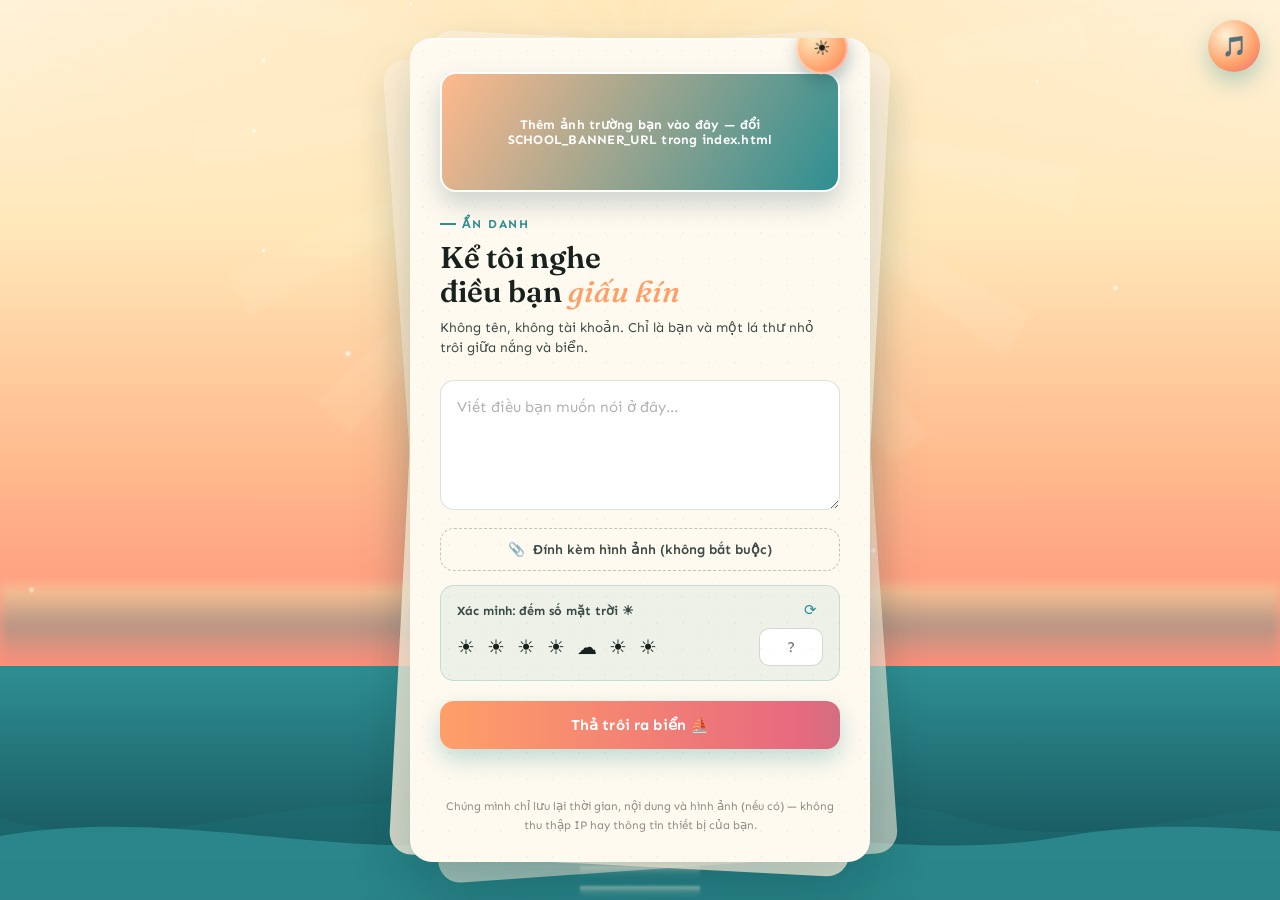
==== confession/index.html @ ced7b4e5 "Add files via upload" ====
<!DOCTYPE html>
<html lang="vi">
<head>
<meta charset="UTF-8" />
<meta name="viewport" content="width=device-width, initial-scale=1.0" />
<title>Tâm Sự Dưới Nắng — Confession Ẩn Danh</title>
<link rel="preconnect" href="https://fonts.googleapis.com">
<link rel="preconnect" href="https://fonts.gstatic.com" crossorigin>
<link href="https://fonts.googleapis.com/css2?family=Fraunces:ital,opsz,wght@0,9..144,400;0,9..144,600;1,9..144,500&family=Sen:wght@400;600;700&display=swap" rel="stylesheet">
<link rel="stylesheet" href="style.css">
</head>
<body>

<div class="sky" id="sky"></div>
<div class="rays"></div>
<div class="sun"></div>
<div class="horizon-glow"></div>

<div class="sea-wrap">
  <div class="sea-base"></div>
  <div class="wave wave-back">
    <svg viewBox="0 0 2880 200" preserveAspectRatio="none" xmlns="http://www.w3.org/2000/svg">
      <path d="M0,100 C180,160 360,40 540,100 C720,160 900,40 1080,100 C1260,160 1440,40 1620,100 C1800,160 1980,40 2160,100 C2340,160 2520,40 2700,100 C2790,130 2880,80 2880,100 L2880,200 L0,200 Z" fill="#1C6E73"/>
    </svg>
  </div>
  <div class="wave wave-mid">
    <svg viewBox="0 0 2880 200" preserveAspectRatio="none" xmlns="http://www.w3.org/2000/svg">
      <path d="M0,110 C200,70 400,150 600,110 C800,70 1000,150 1200,110 C1400,70 1600,150 1800,110 C2000,70 2200,150 2400,110 C2600,70 2800,150 2880,120 L2880,200 L0,200 Z" fill="#2E8F92"/>
    </svg>
  </div>
  <div class="reflection"></div>
</div>

<div class="boat">⛵</div>

<button class="music-toggle" id="musicToggle" title="Bật/tắt nhạc nền">🎵</button>
<audio id="bgMusic" loop preload="none"></audio>

<div class="stack">
  <div class="card" id="card">
    <div class="seal">☀</div>
    <div id="formView">
      <div class="school-banner" id="schoolBanner">
        <img id="schoolBannerImg" src="school-banner.jpg" alt="Ảnh trường" />
      </div>

      <div class="eyebrow">Ẩn danh</div>
      <h1>Kể tôi nghe<br>điều bạn <em>giấu kín</em></h1>
      <div class="subtitle">Không tên, không tài khoản. Chỉ là bạn và một lá thư nhỏ trôi giữa nắng và biển.</div>

      <textarea id="content" placeholder="Viết điều bạn muốn nói ở đây..." maxlength="3000"></textarea>

      <div class="file-row">
        <label class="file-label" for="imageInput">
          📎 <span id="fileLabelText">Đính kèm hình ảnh (không bắt buộc)</span>
        </label>
        <input type="file" id="imageInput" accept="image/*" />
        <div class="polaroid" id="polaroid"><img id="preview" alt="preview" /></div>
      </div>

      <div class="captcha-row">
        <div class="captcha-label">
          <span>Xác minh: đếm số mặt trời ☀</span>
          <button type="button" class="captcha-refresh" id="captchaRefresh" title="Đổi câu hỏi khác">⟳</button>
        </div>
        <div class="captcha-challenge">
          <div class="captcha-suns" id="captchaSuns"></div>
          <input type="text" inputmode="numeric" class="captcha-input" id="captchaInput" placeholder="?" maxlength="2" />
        </div>
      </div>

      <input type="text" class="honeypot" id="website" name="website" tabindex="-1" autocomplete="off" />

      <button class="submit" id="submitBtn">Thả trôi ra biển ⛵</button>
      <div class="status" id="status"></div>
    </div>

    <div class="success-view" id="successView">
      <div class="glow-circle">☀</div>
      <h2>Đã gửi rồi!</h2>
      <p>Confession của bạn đang trôi ra khơi dưới nắng chiều.<br>Cảm ơn vì đã tin tưởng chia sẻ 🤍</p>
      <button id="againBtn">Viết thêm một điều nữa</button>
    </div>

    <div class="note">
      Chúng mình chỉ lưu lại thời gian, nội dung và hình ảnh (nếu có) — không thu thập IP hay thông tin thiết bị của bạn.
    </div>
  </div>
</div>

<script src="script.js" defer></script>

</body>
</html>
---- confession/style.css ----
:root{
    --sky-gold:    #FFE7B8;
    --sky-peach:   #FFB98C;
    --horizon:     #FF8F7A;
    --sea-teal:    #2E8F92;
    --sea-deep:    #124A52;
    --foam:        #EAFBF6;
    --apricot:     #FF9F68;
    --dusk-rose:   #E8697F;
    --ink:         #17211E;
    --ink-soft:    #3B4A46;
    --glow:        #FFD9A0;
  }

  *{ box-sizing:border-box; }
  html,body{ height:100%; }
  body{
    margin:0;
    min-height:100vh;
    display:flex;
    align-items:center;
    justify-content:center;
    padding:32px 20px;
    font-family:'Sen', sans-serif;
    color:var(--ink);
    overflow-x:hidden;
    position:relative;
    background:
      radial-gradient(ellipse 90% 55% at 50% 0%, var(--sky-gold) 0%, transparent 62%),
      linear-gradient(180deg, #FFF3DD 0%, var(--sky-gold) 26%, var(--sky-peach) 52%, var(--horizon) 74%, #E0716E 100%);
    background-attachment: fixed;
  }

  /* ================= SKY LAYER ================= */
  .sky{ position:fixed; inset:0; overflow:hidden; pointer-events:none; z-index:0; }

  .rays{
    position:fixed;
    top:-40vh; left:50%;
    width:900px; height:900px;
    margin-left:-450px;
    background: repeating-conic-gradient(from 0deg, rgba(255,246,214,0.32) 0deg 6deg, transparent 6deg 20deg);
    border-radius:50%;
    filter: blur(2px);
    opacity:0.55;
    mix-blend-mode: soft-light;
    animation: rotateRays 100s linear infinite;
    pointer-events:none;
    z-index:0;
  }
  @keyframes rotateRays{ from{ transform:rotate(0deg); } to{ transform:rotate(360deg); } }

  .sun{
    position:fixed;
    bottom: 27vh; left:50%;
    width:280px; height:280px;
    margin-left:-140px;
    border-radius:50%;
    background: radial-gradient(circle, rgba(255,246,220,0.98) 0%, rgba(255,201,120,0.7) 45%, rgba(255,159,104,0) 75%);
    animation: breathe 7s ease-in-out infinite;
    pointer-events:none;
    z-index:0;
  }
  @keyframes breathe{
    0%,100%{ opacity:0.85; transform:scale(1); }
    50%{ opacity:1; transform:scale(1.05); }
  }

  .mote{
    position:absolute;
    bottom:-10%;
    border-radius:50%;
    background:radial-gradient(circle at 35% 35%, rgba(255,255,255,0.95), rgba(255,214,140,0.35) 55%, rgba(255,214,140,0) 75%);
    filter: blur(1px);
    opacity:0.7;
    animation: rise linear infinite;
  }
  @keyframes rise{
    0%   { transform: translate(0,0) scale(0.9); opacity:0; }
    10%  { opacity:0.75; }
    50%  { transform: translate(var(--drift,20px), -55vh) scale(1); }
    90%  { opacity:0.4; }
    100% { transform: translate(calc(var(--drift,20px) * 2), -110vh) scale(1.05); opacity:0; }
  }

  .glint{
    position:absolute;
    border-radius:50%;
    background: radial-gradient(circle, rgba(255,255,255,0.95), rgba(255,255,255,0) 70%);
    animation: twinkle ease-in-out infinite;
    pointer-events:none;
  }
  @keyframes twinkle{
    0%,100%{ opacity:0; transform:scale(0.4); }
    50%{ opacity:1; transform:scale(1); }
  }

  .seagull{
    position:fixed;
    font-size:16px;
    pointer-events:none;
    z-index:1;
    opacity:0.85;
    animation: flyAcross linear infinite;
  }
  @keyframes flyAcross{
    from{ transform:translate(-10vw,0); }
    to{ transform:translate(110vw,-30px); }
  }

  /* ================= HORIZON + SEA LAYER ================= */
  .horizon-glow{
    position:fixed;
    left:0; right:0;
    bottom:26vh;
    height:9vh;
    background: linear-gradient(180deg, rgba(255,217,160,0.65), rgba(46,143,146,0.35), transparent);
    filter: blur(6px);
    pointer-events:none;
    z-index:1;
  }

  .sea-wrap{
    position:fixed;
    left:0; right:0; bottom:0;
    height:26vh;
    overflow:hidden;
    pointer-events:none;
    z-index:2;
  }
  .sea-base{
    position:absolute; inset:0;
    background: linear-gradient(180deg, var(--sea-teal) 0%, var(--sea-deep) 100%);
  }
  .reflection{
    position:absolute;
    left:50%; top:0; bottom:0;
    width:120px; margin-left:-60px;
    background: repeating-linear-gradient(180deg, rgba(255,244,214,0.55) 0px, rgba(255,244,214,0.12) 6px, transparent 12px, transparent 20px);
    filter: blur(1px);
    mix-blend-mode: screen;
    animation: shimmer 2.6s ease-in-out infinite;
  }
  @keyframes shimmer{ 0%,100%{ opacity:0.35; } 50%{ opacity:0.8; } }

  .wave{
    position:absolute;
    left:0; bottom:0;
    width:200%; height:70%;
  }
  .wave svg{ width:100%; height:100%; display:block; }
  .wave-back{ opacity:0.5; animation: waveDrift 26s linear infinite; }
  .wave-mid{ opacity:0.8; bottom:-4%; animation: waveDrift 16s linear infinite reverse; }
  @keyframes waveDrift{ from{ transform:translateX(0); } to{ transform:translateX(-50%); } }

  .boat{
    position:fixed;
    bottom: 24.5vh;
    font-size:20px;
    z-index:2;
    pointer-events:none;
    opacity:0.9;
    animation: sailAcross 70s linear infinite;
  }
  @keyframes sailAcross{
    from{ transform:translateX(-10vw); }
    to{ transform:translateX(110vw); }
  }

  @media (max-width: 560px){
    .sun{ width:200px; height:200px; margin-left:-100px; bottom:24vh; }
    .sea-wrap, .boat{ bottom:0; }
  }

  /* ================= CARD ================= */
  .stack{ position:relative; width:100%; max-width:460px; z-index:3; }
  .stack::before, .stack::after{
    content:"";
    position:absolute; inset:0;
    background: var(--foam);
    border-radius:22px;
    box-shadow: 0 20px 40px rgba(18,74,82,0.16);
    pointer-events:none;
    z-index:0;
  }
  .stack::before{ transform: rotate(-4deg) translateY(6px); opacity:0.6; background:#FFF1DC; }
  .stack::after{ transform: rotate(3deg) translateY(3px); opacity:0.8; background:#FFF1DC; }

  .card{
    position:relative;
    overflow:hidden;
    z-index:1;
    background: #FFFAF0;
    border-radius:22px;
    padding:34px 30px 28px;
    box-shadow:
      0 2px 0 rgba(255,255,255,0.6) inset,
      0 30px 60px rgba(18,74,82,0.2);
    transition: transform 0.6s cubic-bezier(.34,1.56,.64,1), opacity 0.5s ease;
  }
  .card::before{
    content:"";
    position:absolute; inset:0;
    background-image:
      radial-gradient(rgba(23,33,30,0.035) 1px, transparent 1px),
      radial-gradient(rgba(23,33,30,0.025) 1px, transparent 1px);
    background-size: 26px 26px, 18px 18px;
    background-position: 0 0, 9px 9px;
    pointer-events:none;
  }
  .card.sending{
    transform: translate(130px, 30px) rotate(12deg) scale(0.78);
    opacity:0;
  }

  .seal{
    position:absolute;
    top:-16px; right:22px;
    width:52px; height:52px;
    border-radius:50%;
    background: radial-gradient(circle at 35% 30%, #FFE9BE, var(--apricot) 65%, var(--dusk-rose) 100%);
    box-shadow: 0 8px 16px rgba(18,74,82,0.3), inset 0 0 0 2px rgba(255,255,255,0.4);
    display:flex; align-items:center; justify-content:center;
    font-size:20px;
    transform: rotate(-8deg);
    z-index:2;
  }

  .school-banner{
    width:100%;
    height:120px;
    border-radius:16px;
    overflow:hidden;
    margin-bottom:18px;
    box-shadow:0 12px 26px rgba(18,74,82,0.22);
    border:2px solid rgba(255,255,255,0.7);
    position:relative;
  }
  .school-banner img{ width:100%; height:100%; object-fit:cover; display:block; animation: fadeIn 0.6s ease; }
  .school-banner .banner-placeholder{
    width:100%; height:100%;
    display:flex; align-items:center; justify-content:center;
    text-align:center; padding:0 16px;
    background: linear-gradient(120deg, var(--sky-peach), var(--sea-teal));
    color:#fff; font-size:13px; font-weight:700; letter-spacing:0.02em;
  }
  @keyframes fadeIn{ from{ opacity:0; } to{ opacity:1; } }

  .eyebrow{
    display:inline-flex; align-items:center; gap:6px;
    font-size:12px; letter-spacing:0.14em; text-transform:uppercase;
    color:var(--sea-teal); font-weight:700; margin-bottom:10px;
  }
  .eyebrow::before{ content:""; width:16px; height:1.5px; background:var(--sea-teal); display:inline-block; }

  h1{
    font-family:'Fraunces', serif;
    font-weight:600; font-size:30px; line-height:1.15;
    margin:0 0 8px; color:var(--ink);
  }
  h1 em{ font-style:italic; font-weight:500; color:var(--apricot); }

  .subtitle{ font-size:13.5px; color:var(--ink-soft); margin-bottom:22px; line-height:1.5; }

  textarea{
    width:100%; min-height:130px; resize:vertical;
    padding:14px 16px; border-radius:14px;
    border:1.5px solid rgba(23,33,30,0.14);
    background:#fff; color:var(--ink);
    font-size:15px; line-height:1.6; font-family:'Sen', sans-serif;
    transition: border-color 0.25s, box-shadow 0.25s;
    position:relative; z-index:1;
  }
  textarea:focus{ outline:none; border-color:var(--sea-teal); box-shadow:0 0 0 4px rgba(46,143,146,0.15); }
  textarea::placeholder{ color:rgba(23,33,30,0.35); }

  .file-row{ margin-top:14px; }
  .file-label{
    display:flex; align-items:center; justify-content:center; gap:8px;
    padding:12px; border:1.5px dashed rgba(23,33,30,0.25); border-radius:14px;
    color:var(--ink-soft); cursor:pointer; font-size:13.5px; font-weight:600;
    transition: 0.25s;
  }
  .file-label:hover{ border-color:var(--sea-teal); color:var(--sea-teal); background:rgba(46,143,146,0.06); }
  input[type="file"]{ display:none; }

  .polaroid{
    display:none; margin-top:12px; background:#fff;
    padding:8px 8px 22px; border-radius:4px;
    box-shadow:0 10px 20px rgba(18,74,82,0.2);
    transform:rotate(-2deg); position:relative;
    width:70%; margin-left:auto; margin-right:auto;
  }
  .polaroid::before{
    content:""; position:absolute; top:-10px; left:50%;
    width:46px; height:18px; margin-left:-23px;
    background:rgba(255,215,154,0.55); border:1px solid rgba(255,159,104,0.4);
  }
  .polaroid img{ display:block; width:100%; border-radius:2px; }

  .captcha-row{
    margin-top:14px;
    padding:14px 16px;
    border-radius:14px;
    background: rgba(46,143,146,0.08);
    border:1.5px solid rgba(46,143,146,0.22);
  }
  .captcha-label{
    font-size:12.5px; font-weight:700; color:var(--ink-soft);
    margin-bottom:8px; display:flex; align-items:center; justify-content:space-between;
  }
  .captcha-refresh{
    border:none; background:none; cursor:pointer;
    font-size:15px; color:var(--sea-teal);
    transition: transform 0.4s ease;
  }
  .captcha-refresh:hover{ transform:rotate(180deg); }
  .captcha-challenge{ display:flex; align-items:center; gap:12px; }
  .captcha-suns{ font-size:20px; letter-spacing:3px; flex:1; }
  .captcha-input{
    width:64px; padding:9px 10px; border-radius:10px;
    border:1.5px solid rgba(23,33,30,0.18);
    background:#fff; color:var(--ink); font-size:15px;
    text-align:center; font-family:'Sen', sans-serif;
  }
  .captcha-input:focus{ outline:none; border-color:var(--sea-teal); box-shadow:0 0 0 3px rgba(46,143,146,0.15); }

  .honeypot{ position:absolute; left:-9999px; width:1px; height:1px; opacity:0; pointer-events:none; }

  button.submit{
    position:relative; width:100%; margin-top:20px; padding:15px;
    border:none; border-radius:14px;
    background: linear-gradient(90deg, var(--apricot), var(--dusk-rose), var(--sea-teal));
    background-size:180% 100%;
    color:#fff; font-family:'Sen', sans-serif; font-size:15px; font-weight:700;
    letter-spacing:0.01em; cursor:pointer; overflow:hidden;
    transition: transform 0.2s ease, box-shadow 0.2s ease, background-position 0.6s ease;
    box-shadow: 0 10px 24px rgba(46,143,146,0.3);
  }
  button.submit:hover{ transform:translateY(-2px); background-position:100% 0; box-shadow:0 14px 28px rgba(46,143,146,0.4); }
  button.submit:active{ transform:translateY(0); }
  button.submit:disabled{ opacity:0.65; cursor:not-allowed; transform:none; }
  button.submit::after{
    content:""; position:absolute; top:0; left:-60%; width:40%; height:100%;
    background:linear-gradient(120deg, transparent, rgba(255,255,255,0.55), transparent);
    transform:skewX(-20deg);
    animation: shine 3.2s ease-in-out infinite;
  }
  @keyframes shine{ 0%{ left:-60%; } 45%,100%{ left:120%; } }

  .status{ margin-top:12px; text-align:center; font-size:13px; min-height:18px; font-weight:600; }
  .status.ok{ color:#1E7A72; }
  .status.err{ color:#D1546B; }

  .note{ margin-top:18px; font-size:11.5px; color:rgba(23,33,30,0.5); text-align:center; line-height:1.6; }

  .success-view{ display:none; text-align:center; padding:20px 6px 4px; }
  .success-view .glow-circle{
    width:64px; height:64px; margin:0 auto 16px; border-radius:50%;
    background: radial-gradient(circle, #FFF6E0 0%, var(--glow) 70%, transparent 100%);
    display:flex; align-items:center; justify-content:center; font-size:26px;
    animation: pop 0.5s cubic-bezier(.34,1.56,.64,1);
  }
  @keyframes pop{ 0%{ transform:scale(0); } 70%{ transform:scale(1.1); } 100%{ transform:scale(1); } }
  .success-view h2{ font-family:'Fraunces', serif; font-weight:600; font-size:22px; margin:0 0 8px; color:var(--ink); }
  .success-view p{ font-size:13.5px; color:var(--ink-soft); margin:0 0 20px; line-height:1.6; }
  .success-view button{
    background:transparent; border:1.5px solid var(--sea-teal); color:var(--sea-teal);
    padding:10px 22px; border-radius:12px; font-family:'Sen', sans-serif;
    font-weight:700; font-size:13.5px; cursor:pointer; transition:0.25s;
  }
  .success-view button:hover{ background:var(--sea-teal); color:#fff; }

  .music-toggle{
    position:fixed; top:20px; right:20px;
    width:52px; height:52px; border-radius:50%;
    border:none;
    background: radial-gradient(circle at 35% 30%, #FFF3D6, var(--apricot) 60%, var(--dusk-rose) 100%);
    box-shadow: 0 10px 22px rgba(46,143,146,0.35);
    font-size:20px;
    display:flex; align-items:center; justify-content:center;
    cursor:pointer; z-index:6;
    transition: transform 0.25s ease, box-shadow 0.25s ease;
  }
  .music-toggle:hover{ transform:scale(1.08); }
  .music-toggle.playing{ animation: spin 4s linear infinite; }
  @keyframes spin{ from{ transform:rotate(0); } to{ transform:rotate(360deg); } }

  @media (prefers-reduced-motion: reduce){
    .mote, .sun, .rays, .glint, .seagull, .wave-back, .wave-mid, .reflection, .boat, button.submit::after, .music-toggle.playing{ animation:none !important; }
    .card{ transition:none; }
  }
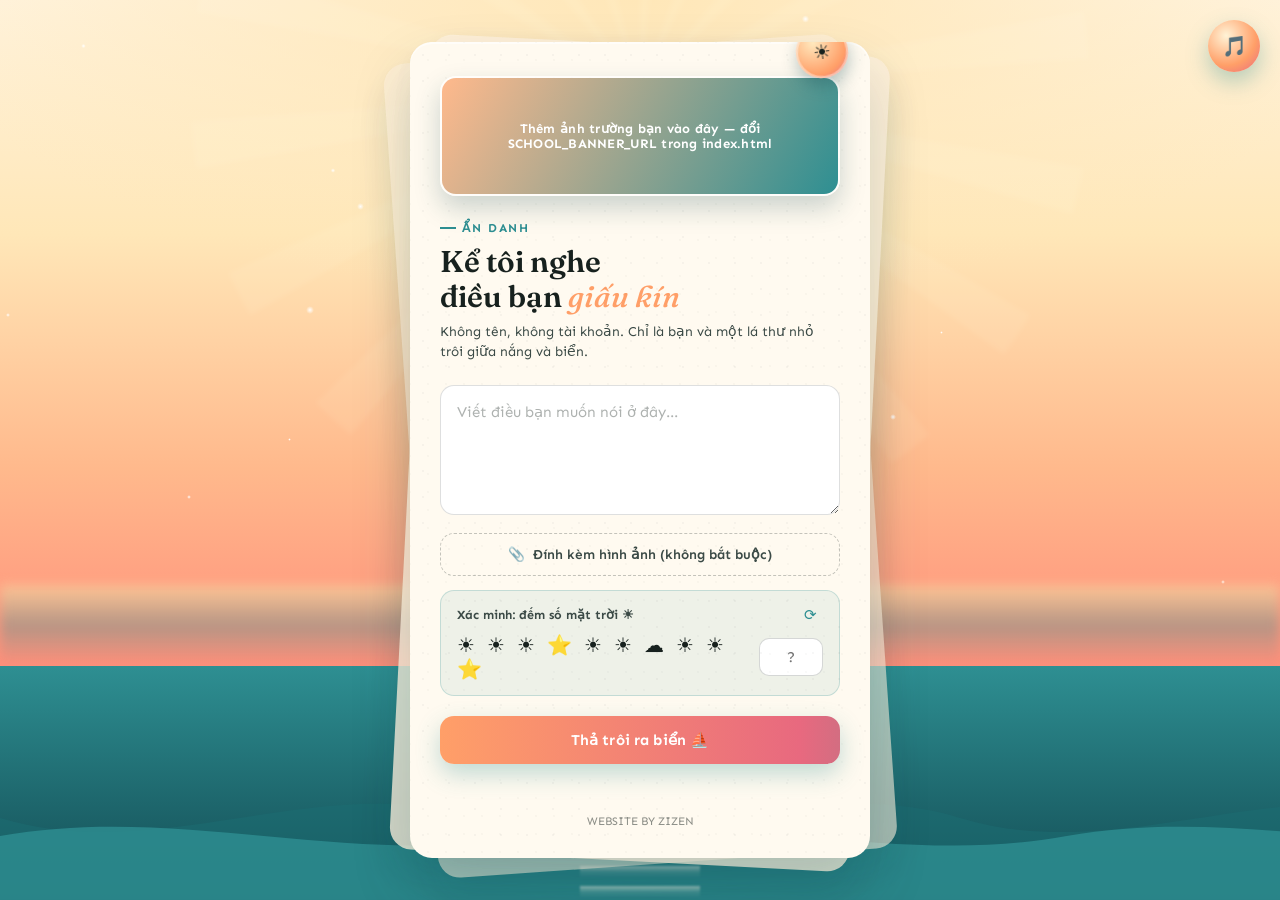
==== commit 00e73687: "Add files via upload" ====
--- a/confession/index.html
+++ b/confession/index.html
@@ -83,7 +83,7 @@
     </div>
 
     <div class="note">
-      Chúng mình chỉ lưu lại thời gian, nội dung và hình ảnh (nếu có) — không thu thập IP hay thông tin thiết bị của bạn.
+      WEBSITE BY ZIZEN
     </div>
   </div>
 </div>
